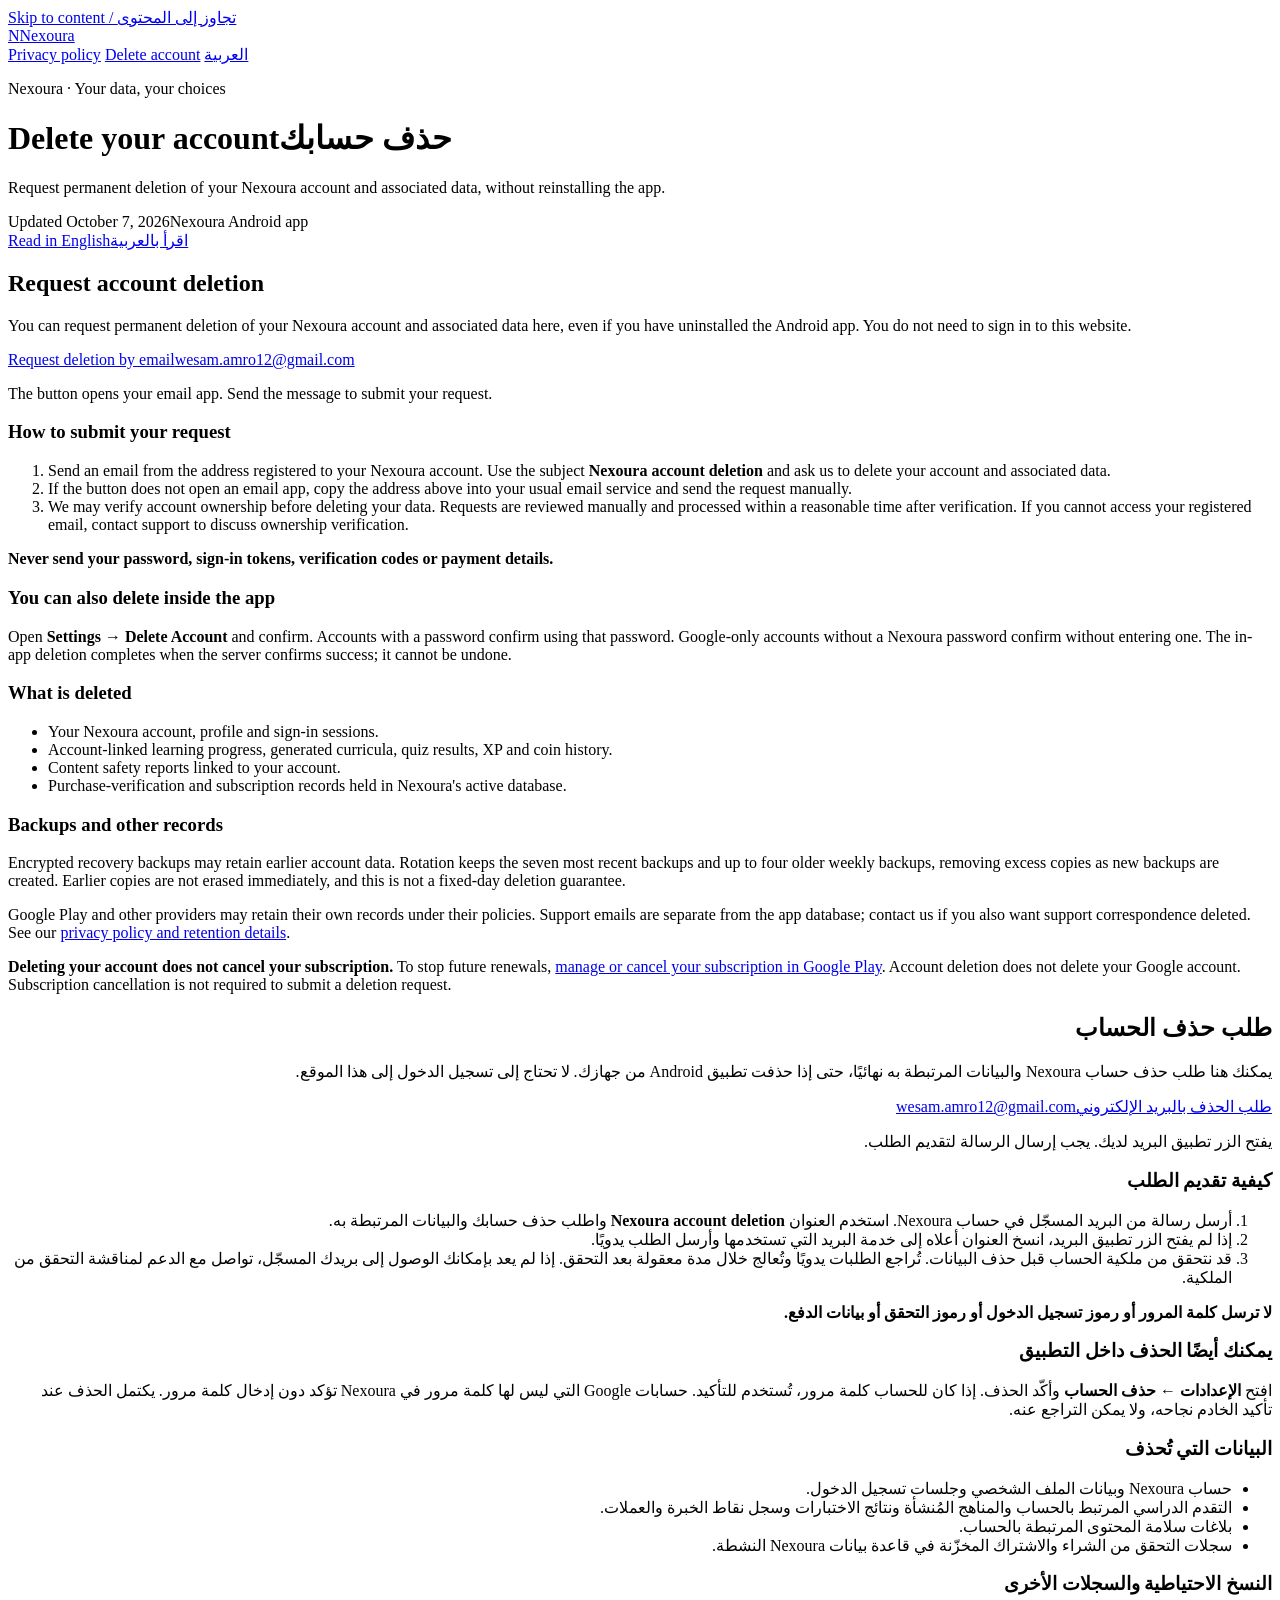
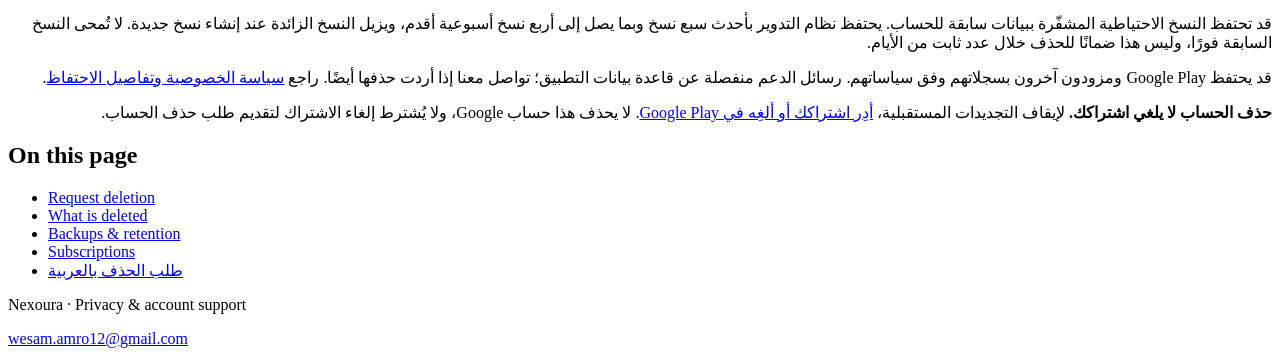
==== public/delete-account.html @ ad1f4748 "feat: prepare bilingual Nexoura legal pages for Cloudflare Pages Replace the old policy with current" ====
<!doctype html>
<html lang="en">
<head>
  <meta charset="utf-8">
  <meta name="viewport" content="width=device-width, initial-scale=1">
  <meta name="description" content="Request permanent deletion of your Nexoura account and associated data, without reinstalling the app.">
  <meta name="theme-color" content="#255843">
  <title>Delete your account — Nexoura | حذف حسابك</title>
  <link rel="icon" href="/favicon.svg" type="image/svg+xml">
  <link rel="stylesheet" href="/styles.css">
</head>
<body>
  <a class="skip" href="#main">Skip to content / تجاوز إلى المحتوى</a>
  <div class="shell">
    <header class="masthead">
      <a class="brand" href="/" aria-label="Nexoura privacy home"><span class="mark" aria-hidden="true">N</span>Nexoura</a>
      <nav class="nav" aria-label="Legal pages">
        <a href="/privacy" >Privacy policy</a>
        <a href="/delete-account" aria-current="page">Delete account</a>
        <a href="#arabic" lang="ar" dir="rtl">العربية</a>
      </nav>
    </header>
    <main id="main">
      <header class="hero">
        <p class="eyebrow">Nexoura · Your data, your choices</p>
        <h1>Delete your account<span class="arabic-title" lang="ar" dir="rtl">حذف حسابك</span></h1>
        <p class="intro">Request permanent deletion of your Nexoura account and associated data, without reinstalling the app.</p>
        <div class="meta"><span>Updated <time datetime="2026-10-07">October 7, 2026</time></span><span class="pill">Nexoura Android app</span></div>
        <nav class="language-links" aria-label="Read in your language"><a href="#english" lang="en">Read in English</a><a href="#arabic" lang="ar" dir="rtl">اقرأ بالعربية</a></nav>
      </header>
      <div class="layout">
        <div class="document">
<section class="panel" id="english" lang="en" aria-labelledby="en-request">
<h2 id="en-request">Request account deletion</h2>
<p>You can request permanent deletion of your Nexoura account and associated data here, even if you have uninstalled the Android app. You do not need to sign in to this website.</p>
<div class="request"><a class="button" href="mailto:wesam.amro12@gmail.com?subject=Nexoura%20account%20deletion&amp;body=Please%20permanently%20delete%20my%20Nexoura%20account%20and%20associated%20data.%20I%20am%20sending%20this%20request%20from%20the%20email%20address%20registered%20to%20my%20account.%0A%0APlease%20contact%20me%20if%20you%20need%20to%20verify%20account%20ownership.">Request deletion by email</a><a class="email" href="mailto:wesam.amro12@gmail.com">wesam.amro12@gmail.com</a><p class="small">The button opens your email app. Send the message to submit your request.</p></div>
<h3 id="en-steps">How to submit your request</h3>
<ol><li>Send an email from the address registered to your Nexoura account. Use the subject <strong>Nexoura account deletion</strong> and ask us to delete your account and associated data.</li><li>If the button does not open an email app, copy the address above into your usual email service and send the request manually.</li><li>We may verify account ownership before deleting your data. Requests are reviewed manually and processed within a reasonable time after verification. If you cannot access your registered email, contact support to discuss ownership verification.</li></ol>
<p><strong>Never send your password, sign-in tokens, verification codes or payment details.</strong></p>
<h3 id="en-in-app">You can also delete inside the app</h3>
<p>Open <strong>Settings → Delete Account</strong> and confirm. Accounts with a password confirm using that password. Google-only accounts without a Nexoura password confirm without entering one. The in-app deletion completes when the server confirms success; it cannot be undone.</p>
<h3 id="en-removed">What is deleted</h3>
<ul><li>Your Nexoura account, profile and sign-in sessions.</li><li>Account-linked learning progress, generated curricula, quiz results, XP and coin history.</li><li>Content safety reports linked to your account.</li><li>Purchase-verification and subscription records held in Nexoura's active database.</li></ul>
<h3 id="en-backups">Backups and other records</h3>
<p>Encrypted recovery backups may retain earlier account data. Rotation keeps the seven most recent backups and up to four older weekly backups, removing excess copies as new backups are created. Earlier copies are not erased immediately, and this is not a fixed-day deletion guarantee.</p>
<p>Google Play and other providers may retain their own records under their policies. Support emails are separate from the app database; contact us if you also want support correspondence deleted. See our <a href="/privacy#en-retention">privacy policy and retention details</a>.</p>
<div class="notice" id="en-subscriptions"><p><strong>Deleting your account does not cancel your subscription.</strong> To stop future renewals, <a href="https://play.google.com/store/account/subscriptions">manage or cancel your subscription in Google Play</a>. Account deletion does not delete your Google account. Subscription cancellation is not required to submit a deletion request.</p></div>
</section>
<section class="panel" id="arabic" lang="ar" dir="rtl" aria-labelledby="ar-request">
<h2 id="ar-request">طلب حذف الحساب</h2>
<p>يمكنك هنا طلب حذف حساب Nexoura والبيانات المرتبطة به نهائيًا، حتى إذا حذفت تطبيق Android من جهازك. لا تحتاج إلى تسجيل الدخول إلى هذا الموقع.</p>
<div class="request"><a class="button" href="mailto:wesam.amro12@gmail.com?subject=Nexoura%20account%20deletion&amp;body=Please%20permanently%20delete%20my%20Nexoura%20account%20and%20associated%20data.%20I%20am%20sending%20this%20request%20from%20the%20email%20address%20registered%20to%20my%20account.%0A%0APlease%20contact%20me%20if%20you%20need%20to%20verify%20account%20ownership.">طلب الحذف بالبريد الإلكتروني</a><a class="email" href="mailto:wesam.amro12@gmail.com"><bdi>wesam.amro12@gmail.com</bdi></a><p class="small">يفتح الزر تطبيق البريد لديك. يجب إرسال الرسالة لتقديم الطلب.</p></div>
<h3 id="ar-steps">كيفية تقديم الطلب</h3>
<ol><li>أرسل رسالة من البريد المسجّل في حساب Nexoura. استخدم العنوان <strong><bdi>Nexoura account deletion</bdi></strong> واطلب حذف حسابك والبيانات المرتبطة به.</li><li>إذا لم يفتح الزر تطبيق البريد، انسخ العنوان أعلاه إلى خدمة البريد التي تستخدمها وأرسل الطلب يدويًا.</li><li>قد نتحقق من ملكية الحساب قبل حذف البيانات. تُراجع الطلبات يدويًا وتُعالج خلال مدة معقولة بعد التحقق. إذا لم يعد بإمكانك الوصول إلى بريدك المسجّل، تواصل مع الدعم لمناقشة التحقق من الملكية.</li></ol>
<p><strong>لا ترسل كلمة المرور أو رموز تسجيل الدخول أو رموز التحقق أو بيانات الدفع.</strong></p>
<h3 id="ar-in-app">يمكنك أيضًا الحذف داخل التطبيق</h3>
<p>افتح <strong>الإعدادات ← حذف الحساب</strong> وأكّد الحذف. إذا كان للحساب كلمة مرور، تُستخدم للتأكيد. حسابات Google التي ليس لها كلمة مرور في Nexoura تؤكد دون إدخال كلمة مرور. يكتمل الحذف عند تأكيد الخادم نجاحه، ولا يمكن التراجع عنه.</p>
<h3 id="ar-removed">البيانات التي تُحذف</h3>
<ul><li>حساب Nexoura وبيانات الملف الشخصي وجلسات تسجيل الدخول.</li><li>التقدم الدراسي المرتبط بالحساب والمناهج المُنشأة ونتائج الاختبارات وسجل نقاط الخبرة والعملات.</li><li>بلاغات سلامة المحتوى المرتبطة بالحساب.</li><li>سجلات التحقق من الشراء والاشتراك المخزّنة في قاعدة بيانات Nexoura النشطة.</li></ul>
<h3 id="ar-backups">النسخ الاحتياطية والسجلات الأخرى</h3>
<p>قد تحتفظ النسخ الاحتياطية المشفّرة ببيانات سابقة للحساب. يحتفظ نظام التدوير بأحدث سبع نسخ وبما يصل إلى أربع نسخ أسبوعية أقدم، ويزيل النسخ الزائدة عند إنشاء نسخ جديدة. لا تُمحى النسخ السابقة فورًا، وليس هذا ضمانًا للحذف خلال عدد ثابت من الأيام.</p>
<p>قد يحتفظ Google Play ومزودون آخرون بسجلاتهم وفق سياساتهم. رسائل الدعم منفصلة عن قاعدة بيانات التطبيق؛ تواصل معنا إذا أردت حذفها أيضًا. راجع <a href="/privacy#ar-retention">سياسة الخصوصية وتفاصيل الاحتفاظ</a>.</p>
<div class="notice" id="ar-subscriptions"><p><strong>حذف الحساب لا يلغي اشتراكك.</strong> لإيقاف التجديدات المستقبلية، <a href="https://play.google.com/store/account/subscriptions">أدِر اشتراكك أو ألغِه في Google Play</a>. لا يحذف هذا حساب Google، ولا يُشترط إلغاء الاشتراك لتقديم طلب حذف الحساب.</p></div>
</section></div>
        <aside class="toc" aria-label="On this page"><h2>On this page</h2><ul><li><a href="#en-request">Request deletion</a></li><li><a href="#en-removed">What is deleted</a></li><li><a href="#en-backups">Backups &amp; retention</a></li><li><a href="#en-subscriptions">Subscriptions</a></li><li><a href="#arabic" lang="ar" dir="rtl">طلب الحذف بالعربية</a></li></ul></aside>
      </div>
    </main>
    <footer class="footer"><p>Nexoura · Privacy &amp; account support</p><a href="mailto:wesam.amro12@gmail.com"><bdi>wesam.amro12@gmail.com</bdi></a></footer>
  </div>
</body>
</html>
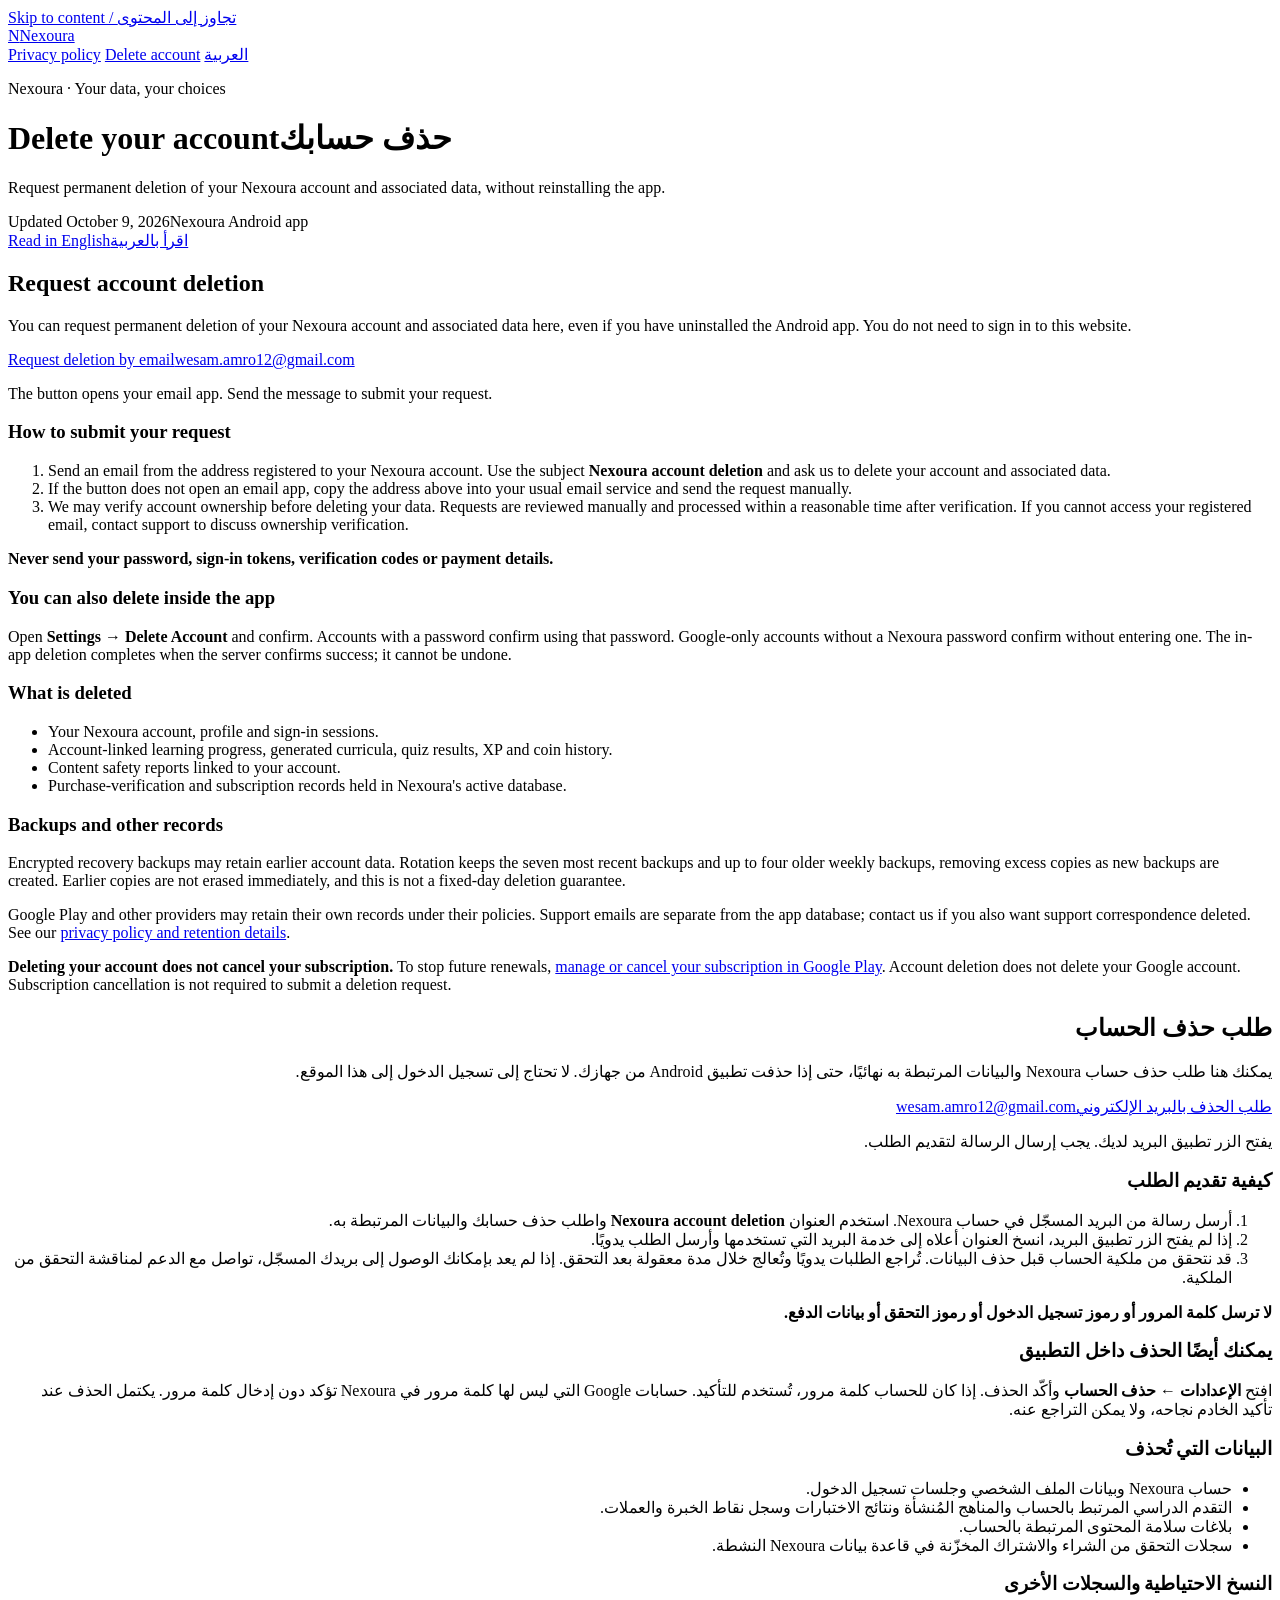
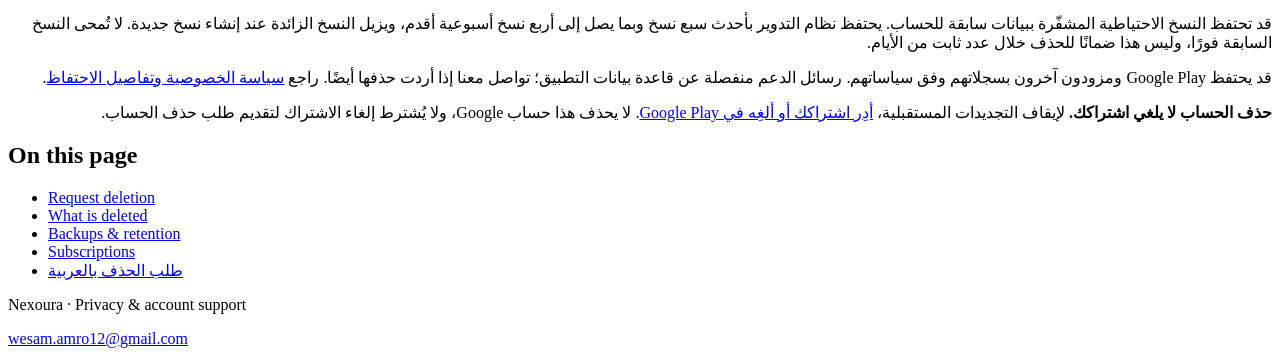
==== commit 84c4c65d: "fix(privacy): remove the Sentry disclosure No Sentry DSN is configured on the production backend (ve" ====
--- a/public/delete-account.html
+++ b/public/delete-account.html
@@ -25,7 +25,7 @@
         <p class="eyebrow">Nexoura · Your data, your choices</p>
         <h1>Delete your account<span class="arabic-title" lang="ar" dir="rtl">حذف حسابك</span></h1>
         <p class="intro">Request permanent deletion of your Nexoura account and associated data, without reinstalling the app.</p>
-        <div class="meta"><span>Updated <time datetime="2026-10-07">October 7, 2026</time></span><span class="pill">Nexoura Android app</span></div>
+        <div class="meta"><span>Updated <time datetime="2026-10-09">October 9, 2026</time></span><span class="pill">Nexoura Android app</span></div>
         <nav class="language-links" aria-label="Read in your language"><a href="#english" lang="en">Read in English</a><a href="#arabic" lang="ar" dir="rtl">اقرأ بالعربية</a></nav>
       </header>
       <div class="layout">
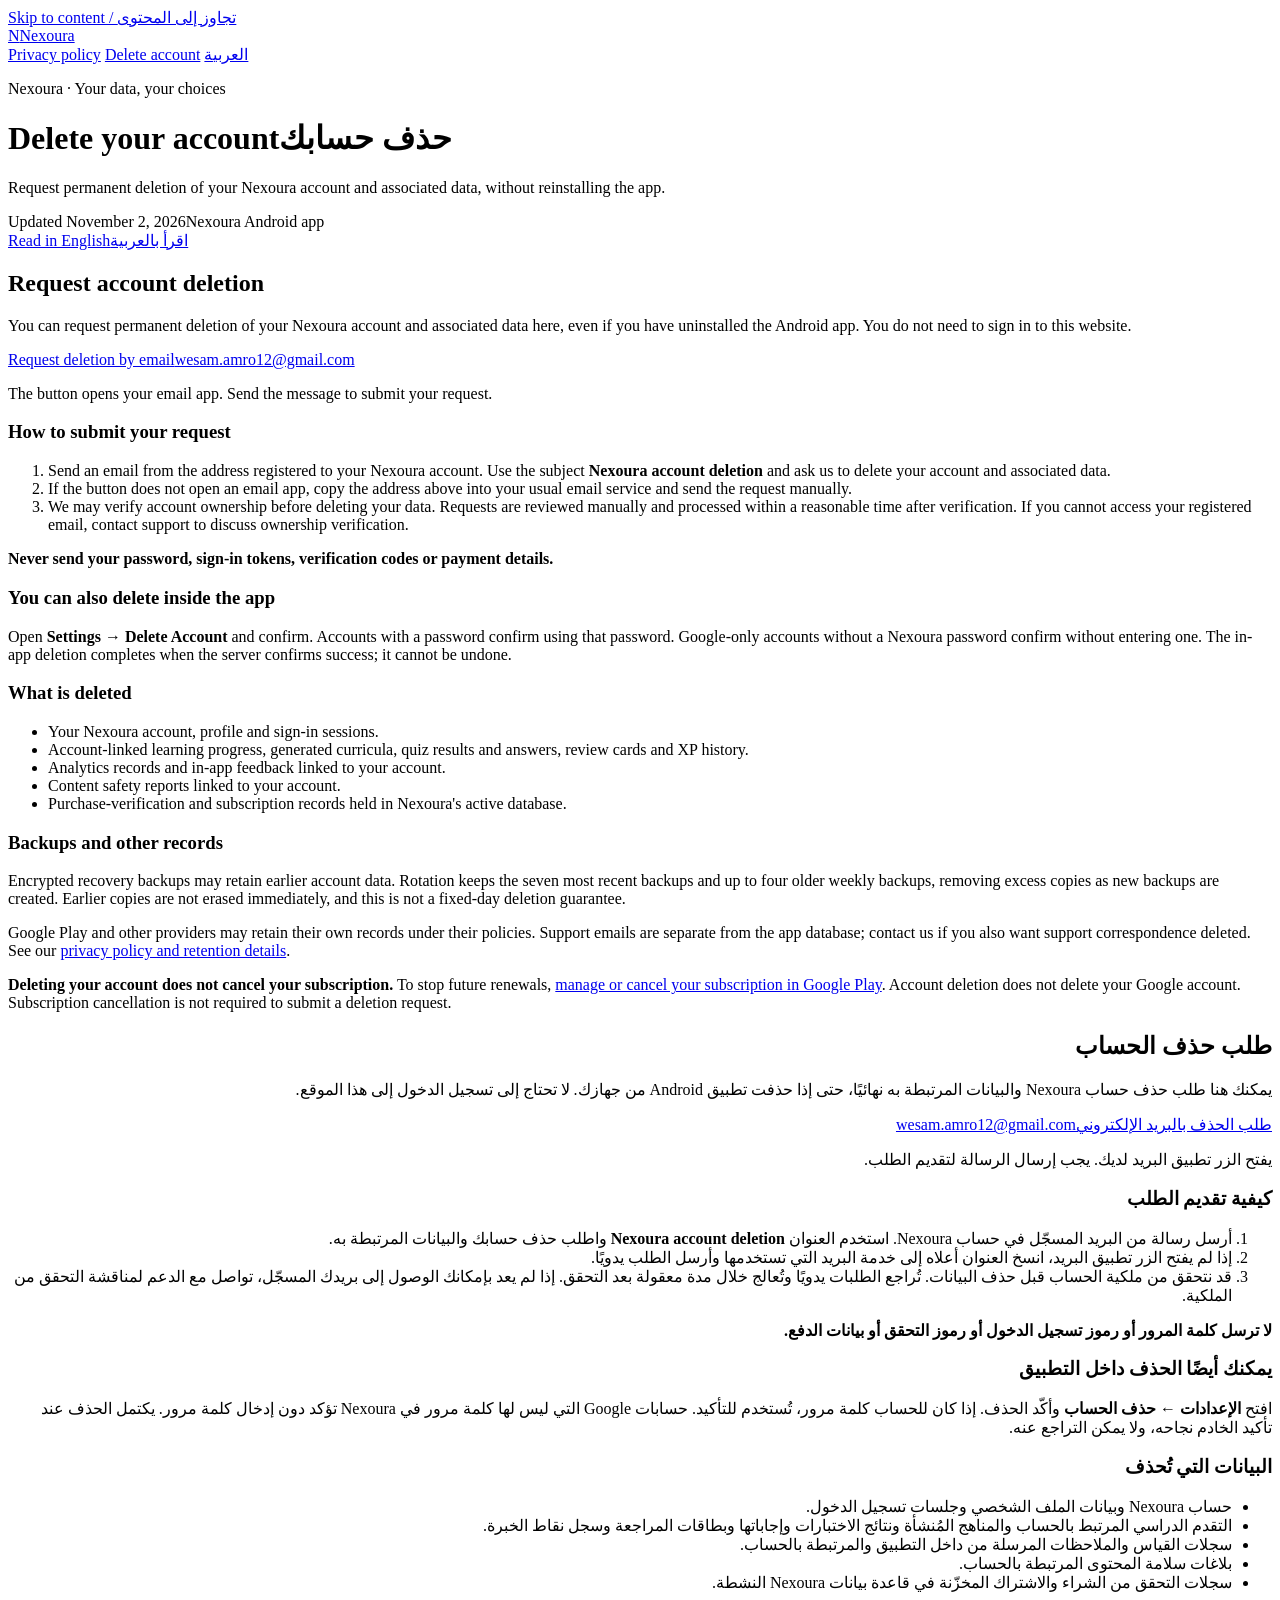
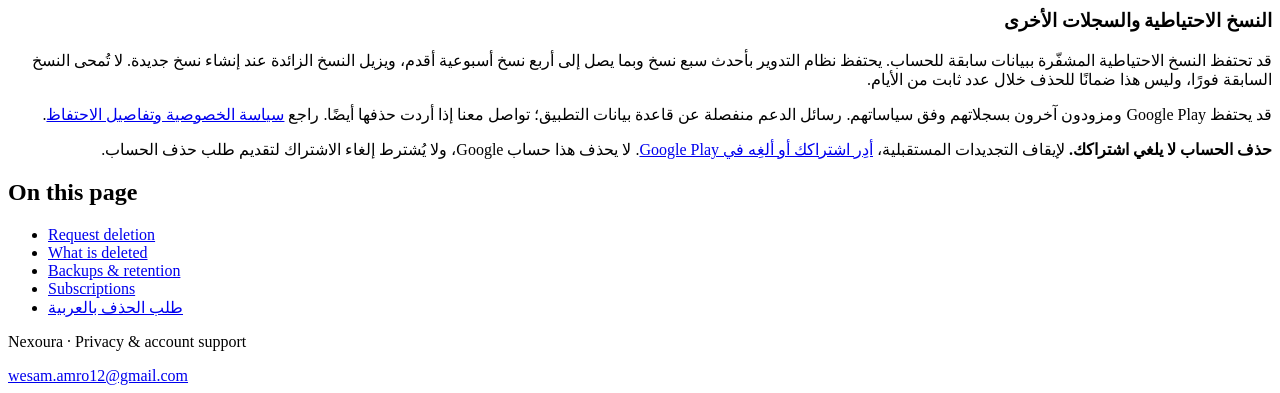
==== commit 32eb31fa: "privacy: the V2 app — age range, answers and review, in-app feedback, analytics Adds what the app do" ====
--- a/public/delete-account.html
+++ b/public/delete-account.html
@@ -25,7 +25,7 @@
         <p class="eyebrow">Nexoura · Your data, your choices</p>
         <h1>Delete your account<span class="arabic-title" lang="ar" dir="rtl">حذف حسابك</span></h1>
         <p class="intro">Request permanent deletion of your Nexoura account and associated data, without reinstalling the app.</p>
-        <div class="meta"><span>Updated <time datetime="2026-10-09">October 9, 2026</time></span><span class="pill">Nexoura Android app</span></div>
+        <div class="meta"><span>Updated <time datetime="2026-11-02">November 2, 2026</time></span><span class="pill">Nexoura Android app</span></div>
         <nav class="language-links" aria-label="Read in your language"><a href="#english" lang="en">Read in English</a><a href="#arabic" lang="ar" dir="rtl">اقرأ بالعربية</a></nav>
       </header>
       <div class="layout">
@@ -40,7 +40,7 @@
 <h3 id="en-in-app">You can also delete inside the app</h3>
 <p>Open <strong>Settings → Delete Account</strong> and confirm. Accounts with a password confirm using that password. Google-only accounts without a Nexoura password confirm without entering one. The in-app deletion completes when the server confirms success; it cannot be undone.</p>
 <h3 id="en-removed">What is deleted</h3>
-<ul><li>Your Nexoura account, profile and sign-in sessions.</li><li>Account-linked learning progress, generated curricula, quiz results, XP and coin history.</li><li>Content safety reports linked to your account.</li><li>Purchase-verification and subscription records held in Nexoura's active database.</li></ul>
+<ul><li>Your Nexoura account, profile and sign-in sessions.</li><li>Account-linked learning progress, generated curricula, quiz results and answers, review cards and XP history.</li><li>Analytics records and in-app feedback linked to your account.</li><li>Content safety reports linked to your account.</li><li>Purchase-verification and subscription records held in Nexoura's active database.</li></ul>
 <h3 id="en-backups">Backups and other records</h3>
 <p>Encrypted recovery backups may retain earlier account data. Rotation keeps the seven most recent backups and up to four older weekly backups, removing excess copies as new backups are created. Earlier copies are not erased immediately, and this is not a fixed-day deletion guarantee.</p>
 <p>Google Play and other providers may retain their own records under their policies. Support emails are separate from the app database; contact us if you also want support correspondence deleted. See our <a href="/privacy#en-retention">privacy policy and retention details</a>.</p>
@@ -56,7 +56,7 @@
 <h3 id="ar-in-app">يمكنك أيضًا الحذف داخل التطبيق</h3>
 <p>افتح <strong>الإعدادات ← حذف الحساب</strong> وأكّد الحذف. إذا كان للحساب كلمة مرور، تُستخدم للتأكيد. حسابات Google التي ليس لها كلمة مرور في Nexoura تؤكد دون إدخال كلمة مرور. يكتمل الحذف عند تأكيد الخادم نجاحه، ولا يمكن التراجع عنه.</p>
 <h3 id="ar-removed">البيانات التي تُحذف</h3>
-<ul><li>حساب Nexoura وبيانات الملف الشخصي وجلسات تسجيل الدخول.</li><li>التقدم الدراسي المرتبط بالحساب والمناهج المُنشأة ونتائج الاختبارات وسجل نقاط الخبرة والعملات.</li><li>بلاغات سلامة المحتوى المرتبطة بالحساب.</li><li>سجلات التحقق من الشراء والاشتراك المخزّنة في قاعدة بيانات Nexoura النشطة.</li></ul>
+<ul><li>حساب Nexoura وبيانات الملف الشخصي وجلسات تسجيل الدخول.</li><li>التقدم الدراسي المرتبط بالحساب والمناهج المُنشأة ونتائج الاختبارات وإجاباتها وبطاقات المراجعة وسجل نقاط الخبرة.</li><li>سجلات القياس والملاحظات المرسلة من داخل التطبيق والمرتبطة بالحساب.</li><li>بلاغات سلامة المحتوى المرتبطة بالحساب.</li><li>سجلات التحقق من الشراء والاشتراك المخزّنة في قاعدة بيانات Nexoura النشطة.</li></ul>
 <h3 id="ar-backups">النسخ الاحتياطية والسجلات الأخرى</h3>
 <p>قد تحتفظ النسخ الاحتياطية المشفّرة ببيانات سابقة للحساب. يحتفظ نظام التدوير بأحدث سبع نسخ وبما يصل إلى أربع نسخ أسبوعية أقدم، ويزيل النسخ الزائدة عند إنشاء نسخ جديدة. لا تُمحى النسخ السابقة فورًا، وليس هذا ضمانًا للحذف خلال عدد ثابت من الأيام.</p>
 <p>قد يحتفظ Google Play ومزودون آخرون بسجلاتهم وفق سياساتهم. رسائل الدعم منفصلة عن قاعدة بيانات التطبيق؛ تواصل معنا إذا أردت حذفها أيضًا. راجع <a href="/privacy#ar-retention">سياسة الخصوصية وتفاصيل الاحتفاظ</a>.</p>
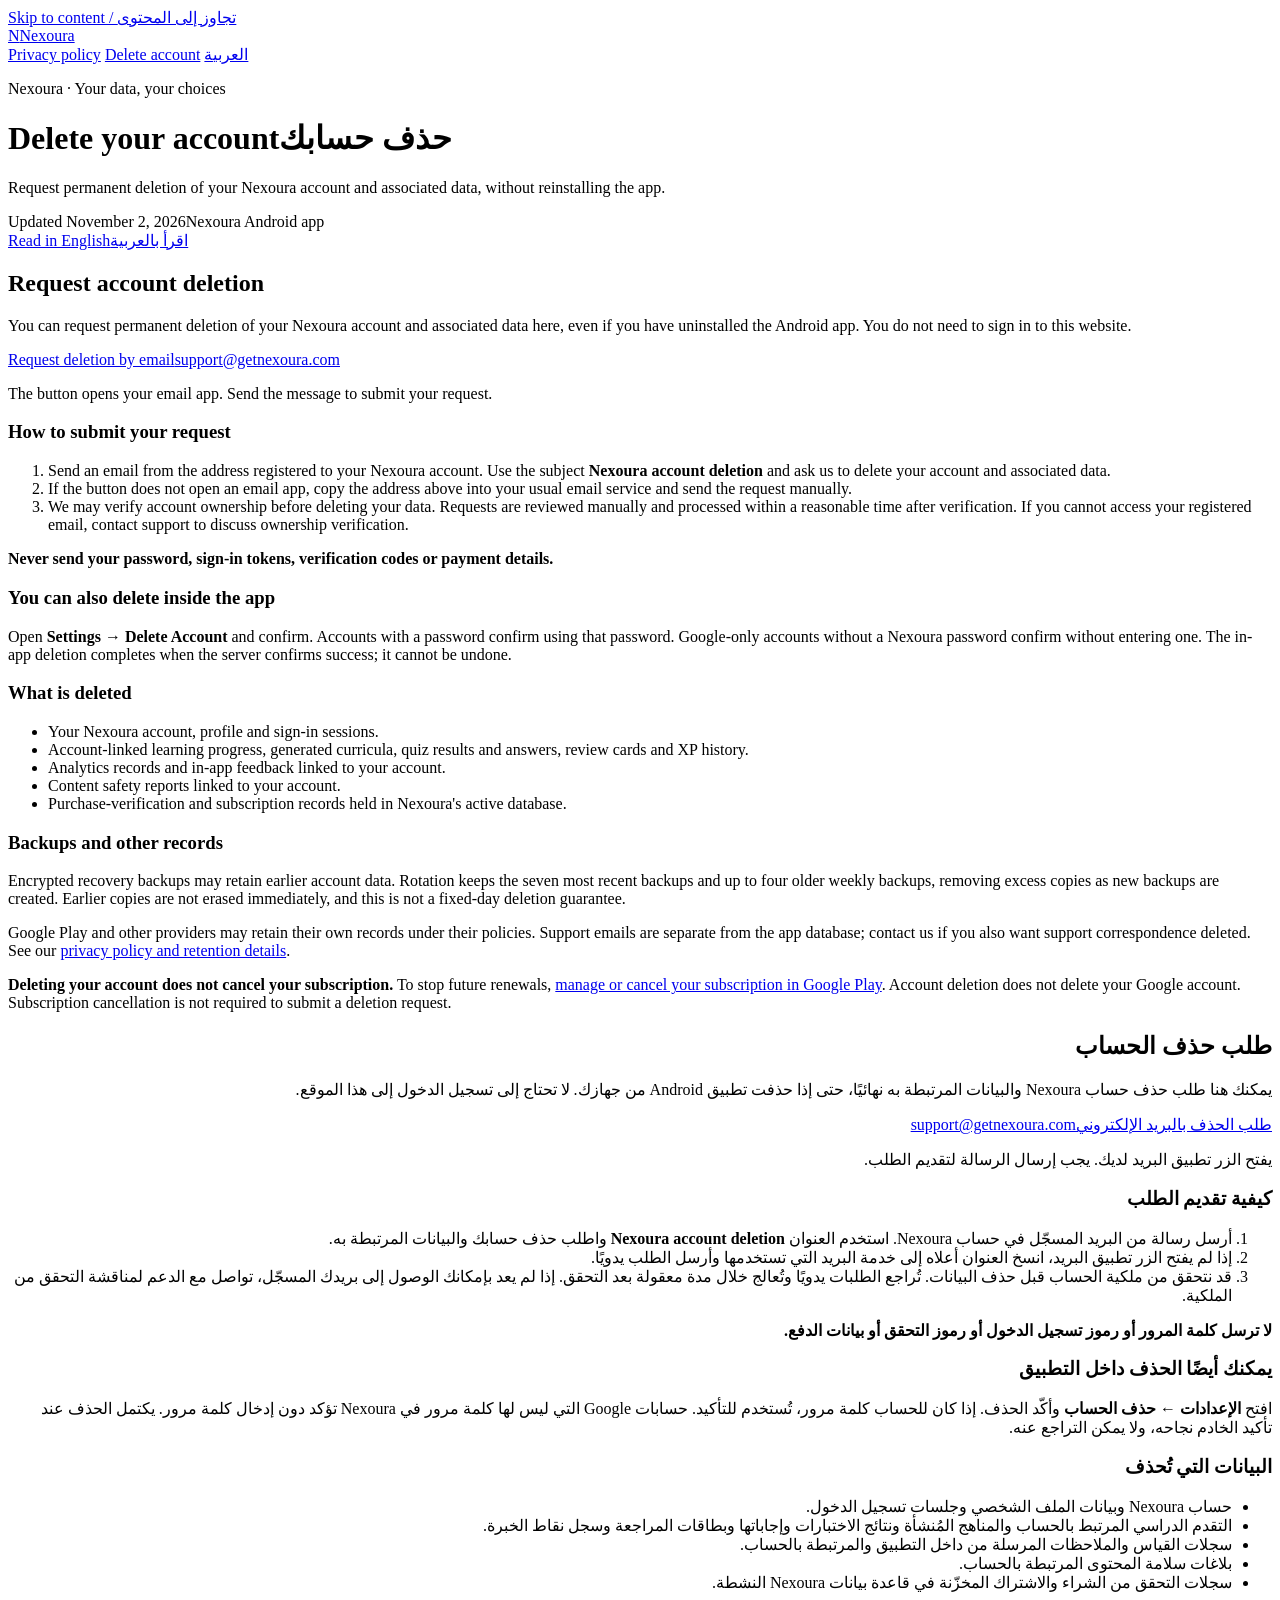
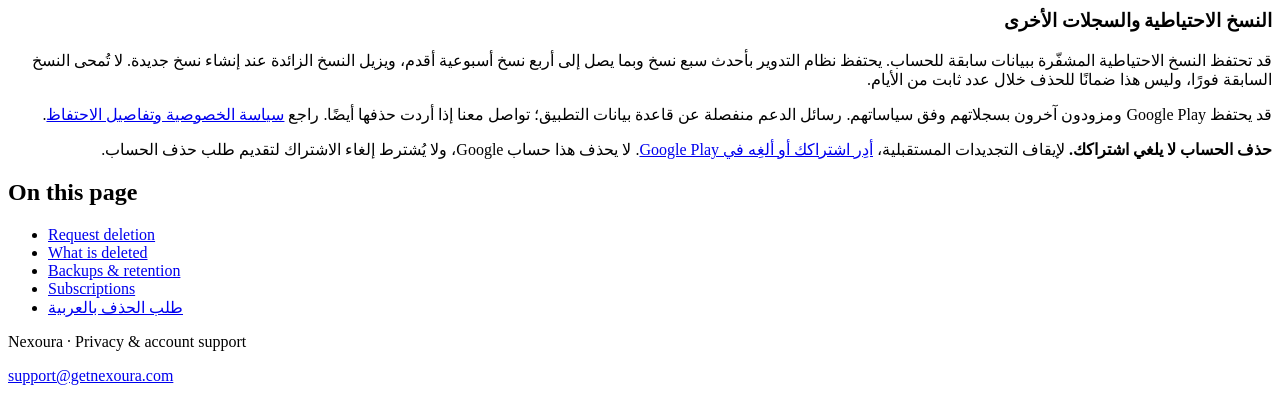
==== commit 3cef3a03: "legal: support@getnexoura.com instead of the personal address Every contact and deletion-request lin" ====
--- a/public/delete-account.html
+++ b/public/delete-account.html
@@ -33,7 +33,7 @@
 <section class="panel" id="english" lang="en" aria-labelledby="en-request">
 <h2 id="en-request">Request account deletion</h2>
 <p>You can request permanent deletion of your Nexoura account and associated data here, even if you have uninstalled the Android app. You do not need to sign in to this website.</p>
-<div class="request"><a class="button" href="mailto:wesam.amro12@gmail.com?subject=Nexoura%20account%20deletion&amp;body=Please%20permanently%20delete%20my%20Nexoura%20account%20and%20associated%20data.%20I%20am%20sending%20this%20request%20from%20the%20email%20address%20registered%20to%20my%20account.%0A%0APlease%20contact%20me%20if%20you%20need%20to%20verify%20account%20ownership.">Request deletion by email</a><a class="email" href="mailto:wesam.amro12@gmail.com">wesam.amro12@gmail.com</a><p class="small">The button opens your email app. Send the message to submit your request.</p></div>
+<div class="request"><a class="button" href="mailto:support@getnexoura.com?subject=Nexoura%20account%20deletion&amp;body=Please%20permanently%20delete%20my%20Nexoura%20account%20and%20associated%20data.%20I%20am%20sending%20this%20request%20from%20the%20email%20address%20registered%20to%20my%20account.%0A%0APlease%20contact%20me%20if%20you%20need%20to%20verify%20account%20ownership.">Request deletion by email</a><a class="email" href="mailto:support@getnexoura.com">support@getnexoura.com</a><p class="small">The button opens your email app. Send the message to submit your request.</p></div>
 <h3 id="en-steps">How to submit your request</h3>
 <ol><li>Send an email from the address registered to your Nexoura account. Use the subject <strong>Nexoura account deletion</strong> and ask us to delete your account and associated data.</li><li>If the button does not open an email app, copy the address above into your usual email service and send the request manually.</li><li>We may verify account ownership before deleting your data. Requests are reviewed manually and processed within a reasonable time after verification. If you cannot access your registered email, contact support to discuss ownership verification.</li></ol>
 <p><strong>Never send your password, sign-in tokens, verification codes or payment details.</strong></p>
@@ -49,7 +49,7 @@
 <section class="panel" id="arabic" lang="ar" dir="rtl" aria-labelledby="ar-request">
 <h2 id="ar-request">طلب حذف الحساب</h2>
 <p>يمكنك هنا طلب حذف حساب Nexoura والبيانات المرتبطة به نهائيًا، حتى إذا حذفت تطبيق Android من جهازك. لا تحتاج إلى تسجيل الدخول إلى هذا الموقع.</p>
-<div class="request"><a class="button" href="mailto:wesam.amro12@gmail.com?subject=Nexoura%20account%20deletion&amp;body=Please%20permanently%20delete%20my%20Nexoura%20account%20and%20associated%20data.%20I%20am%20sending%20this%20request%20from%20the%20email%20address%20registered%20to%20my%20account.%0A%0APlease%20contact%20me%20if%20you%20need%20to%20verify%20account%20ownership.">طلب الحذف بالبريد الإلكتروني</a><a class="email" href="mailto:wesam.amro12@gmail.com"><bdi>wesam.amro12@gmail.com</bdi></a><p class="small">يفتح الزر تطبيق البريد لديك. يجب إرسال الرسالة لتقديم الطلب.</p></div>
+<div class="request"><a class="button" href="mailto:support@getnexoura.com?subject=Nexoura%20account%20deletion&amp;body=Please%20permanently%20delete%20my%20Nexoura%20account%20and%20associated%20data.%20I%20am%20sending%20this%20request%20from%20the%20email%20address%20registered%20to%20my%20account.%0A%0APlease%20contact%20me%20if%20you%20need%20to%20verify%20account%20ownership.">طلب الحذف بالبريد الإلكتروني</a><a class="email" href="mailto:support@getnexoura.com"><bdi>support@getnexoura.com</bdi></a><p class="small">يفتح الزر تطبيق البريد لديك. يجب إرسال الرسالة لتقديم الطلب.</p></div>
 <h3 id="ar-steps">كيفية تقديم الطلب</h3>
 <ol><li>أرسل رسالة من البريد المسجّل في حساب Nexoura. استخدم العنوان <strong><bdi>Nexoura account deletion</bdi></strong> واطلب حذف حسابك والبيانات المرتبطة به.</li><li>إذا لم يفتح الزر تطبيق البريد، انسخ العنوان أعلاه إلى خدمة البريد التي تستخدمها وأرسل الطلب يدويًا.</li><li>قد نتحقق من ملكية الحساب قبل حذف البيانات. تُراجع الطلبات يدويًا وتُعالج خلال مدة معقولة بعد التحقق. إذا لم يعد بإمكانك الوصول إلى بريدك المسجّل، تواصل مع الدعم لمناقشة التحقق من الملكية.</li></ol>
 <p><strong>لا ترسل كلمة المرور أو رموز تسجيل الدخول أو رموز التحقق أو بيانات الدفع.</strong></p>
@@ -65,7 +65,7 @@
         <aside class="toc" aria-label="On this page"><h2>On this page</h2><ul><li><a href="#en-request">Request deletion</a></li><li><a href="#en-removed">What is deleted</a></li><li><a href="#en-backups">Backups &amp; retention</a></li><li><a href="#en-subscriptions">Subscriptions</a></li><li><a href="#arabic" lang="ar" dir="rtl">طلب الحذف بالعربية</a></li></ul></aside>
       </div>
     </main>
-    <footer class="footer"><p>Nexoura · Privacy &amp; account support</p><a href="mailto:wesam.amro12@gmail.com"><bdi>wesam.amro12@gmail.com</bdi></a></footer>
+    <footer class="footer"><p>Nexoura · Privacy &amp; account support</p><a href="mailto:support@getnexoura.com"><bdi>support@getnexoura.com</bdi></a></footer>
   </div>
 </body>
 </html>
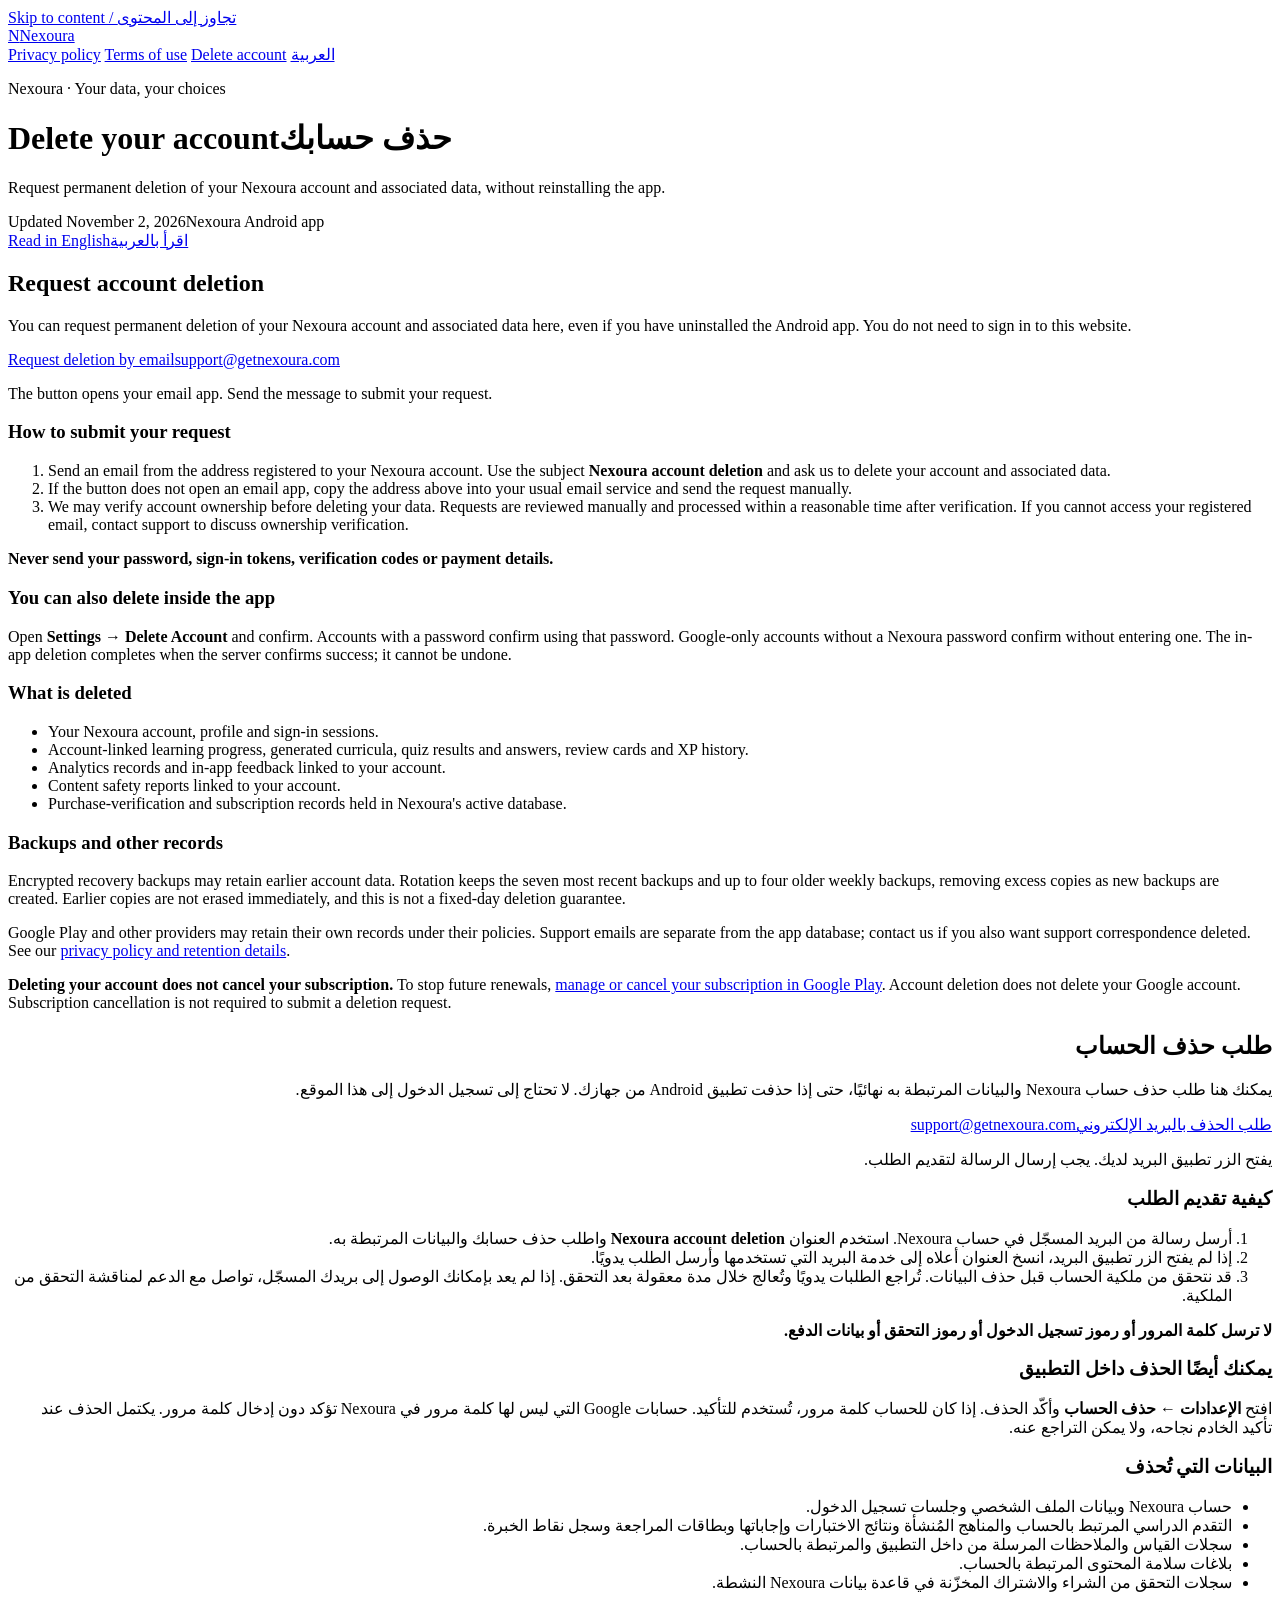
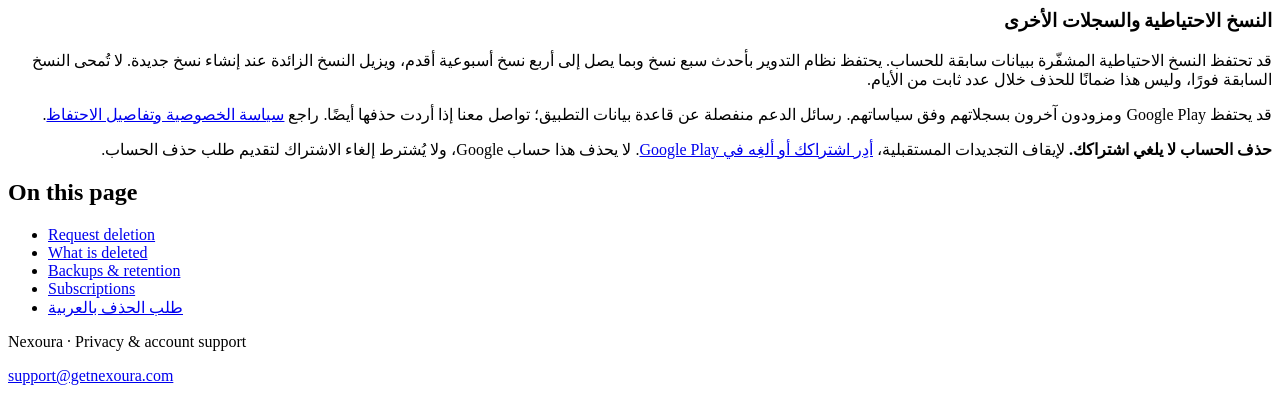
==== commit 4e480610: "terms: publish the terms of use, linked from every legal page" ====
--- a/public/delete-account.html
+++ b/public/delete-account.html
@@ -16,6 +16,7 @@
       <a class="brand" href="/" aria-label="Nexoura privacy home"><span class="mark" aria-hidden="true">N</span>Nexoura</a>
       <nav class="nav" aria-label="Legal pages">
         <a href="/privacy" >Privacy policy</a>
+        <a href="/terms" >Terms of use</a>
         <a href="/delete-account" aria-current="page">Delete account</a>
         <a href="#arabic" lang="ar" dir="rtl">العربية</a>
       </nav>
